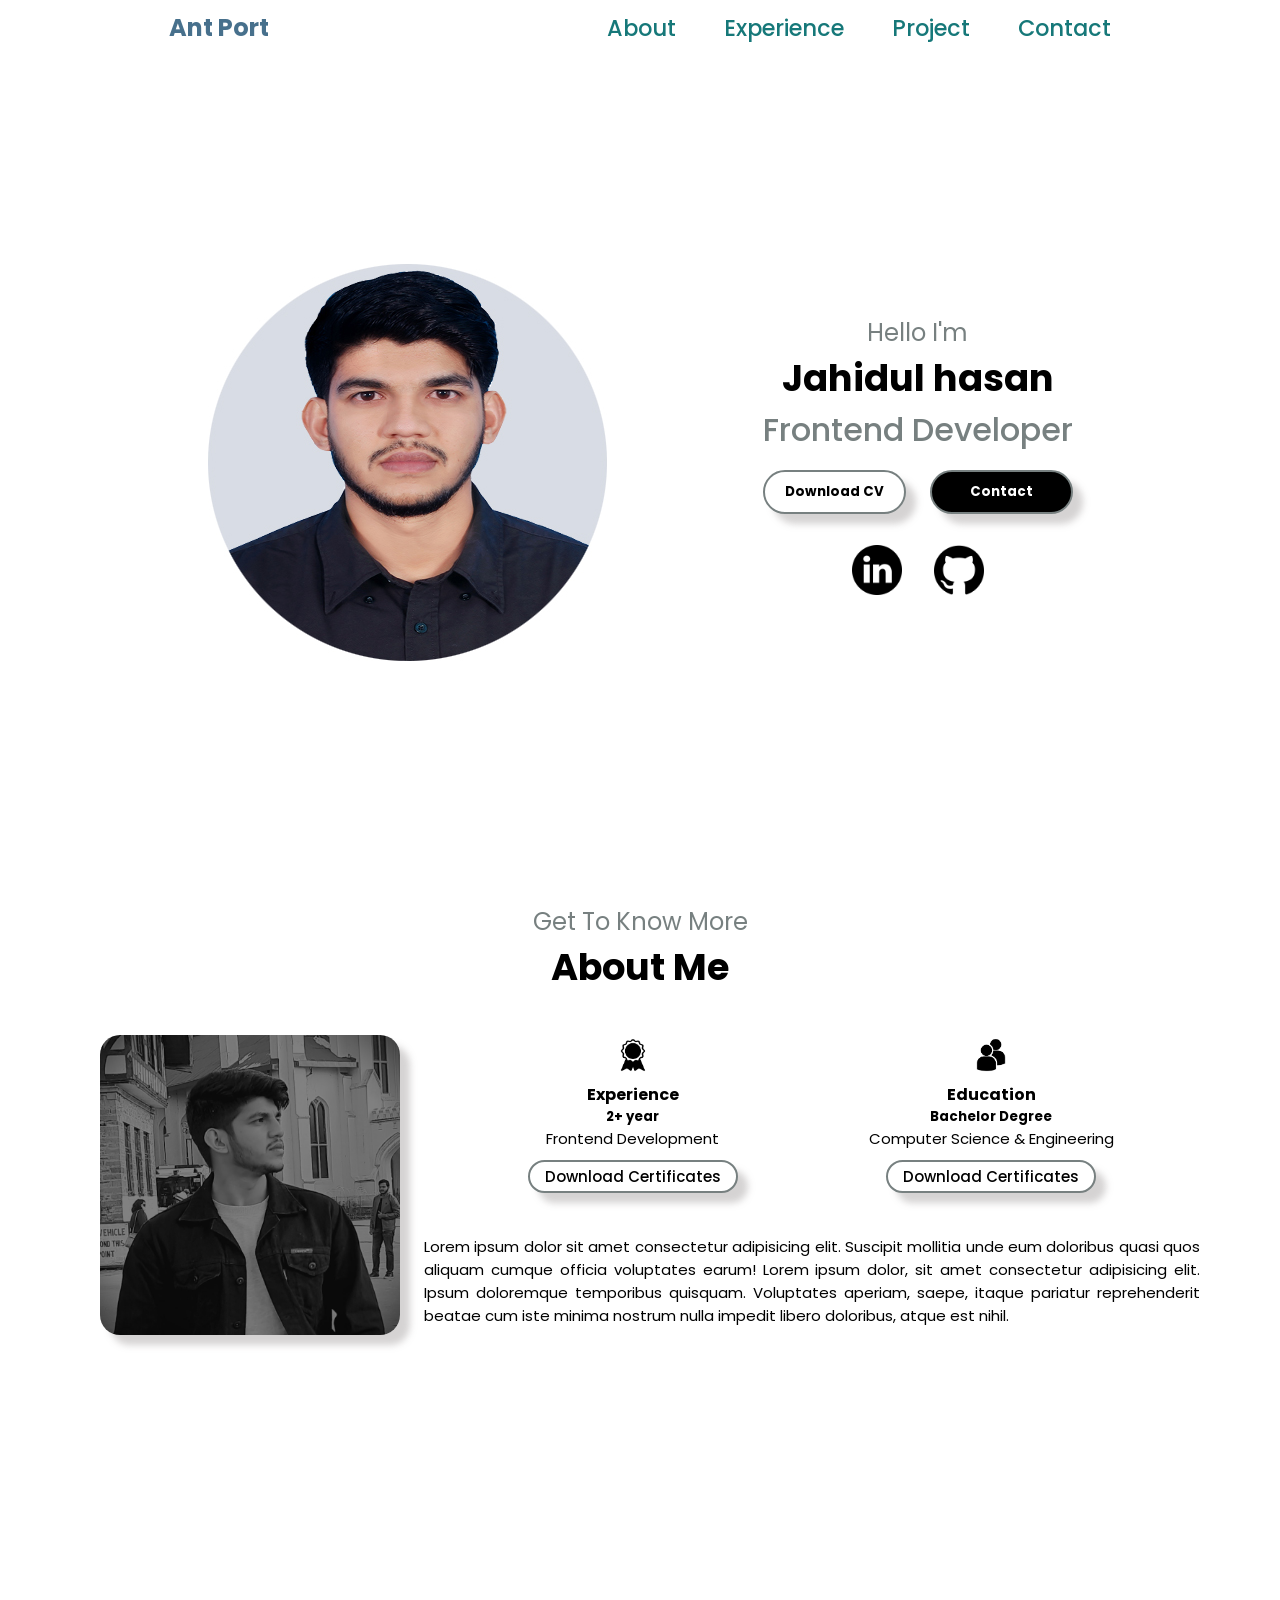
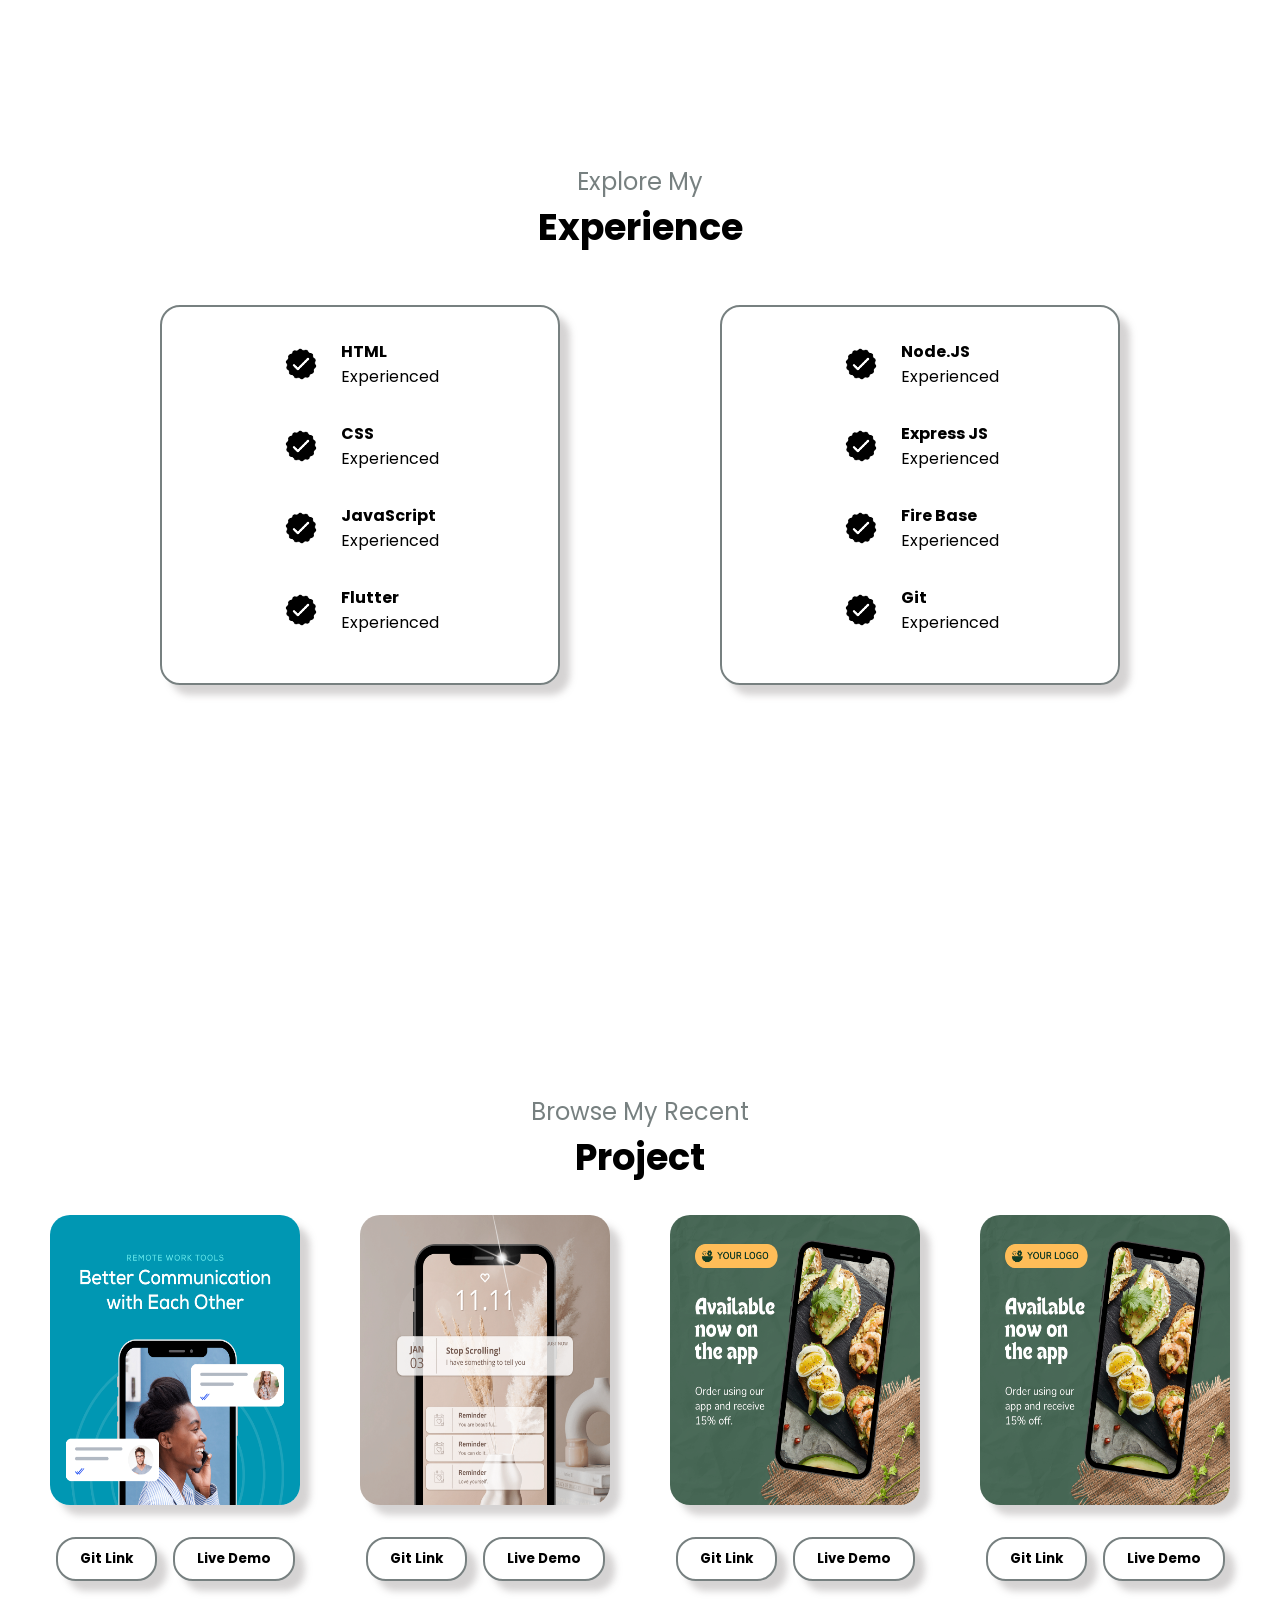
==== MyWonPrectice.html @ 943e23ef "AntPort" ====
<!DOCTYPE html>
<html lang="en">
<head>
  <meta charset="UTF-8">
  <meta name="viewport" content="width=device-width, initial-scale=1.0">
  <title>port</title>
  <link rel="stylesheet" href="MyWonPractice.css">
</head>
<body>
  <header class="header-section">
    <nav class="nav-bar">
      <div class="logo">Ant Port</div>
    <ul class="nav-links">
      <li><a href="#about">About</a></li>
      <li><a href="#experience">Experience</a></li>
      <li><a href="#Project">Project</a></li>
      <li><a href="#contact">Contact</a></li>
    </ul>
    </nav>
  </header>

  <main>
    <section class="section-container-1">
      <div class="img-section">
        <img src="assets/antor-profile.jpg" alt="Profile picture" class="profile-pic">
      </div>
      <div class="Profile-details">
        <div class="sort-detail">
          <p class="Hello">Hello I'm</p>
          <h3 class="name">Jahidul hasan</h3>
          <h4 class="position">Frontend Developer</h4>
        </div>
        <div class="btn-section">
          <button class="download" 
            onclick="window.open('./assets/resume-example.pdf')">
            Download CV
          </button>
          <button class="Contact">Contact</button>
        </div>
        <div class="sort-details-icon">
          <img 
          src="assets/linkedin.png" 
          alt="linkedin"
          class="icon" 
          onclick="location.href='https://linkedin.com/'"
          />
          <img 
          src="assets/github.png" 
          alt="github"
          class="icon"
          onclick="location.href='https://github.com/'"/>
        </div>
      </div>
    </section>

   <section id="about" class="section-container2">
     <div class="about-heading">
      <p class="Hello">Get To Know More</p>
      <h3 class="name">About Me</h3>
     </div>
      <div class="about-details">
        <div class="about-pic">
          <img src="assets/antor-about.jpg" alt="about photo" class="about-picture"/>
        </div>
        <div class="amni">
         <div class="education-experience">
          <div class="experience">
            <img src="assets/experience.png" alt="Experience-icon" 
            class="skill-icon-size"/>
            <h4>Experience</h4>
            <h5>2+ year</h5>
            <p style="font-size: 15px;">Frontend Development</p>
            <button class="certificate">
              Download Certificates
            </button>
          </div>
          <div class="education">
            <img src="assets/education.png" alt="education-icon" 
            class="skill-icon-size"/>
            <h4>Education</h4>
            <h5>Bachelor Degree</h5>
            <p style="font-size: 15px;">Computer Science & Engineering</p>
            <button class="certificate">
               Download Certificates
            </button>
          </div>
         </div>
         <div class="about-me">
          Lorem ipsum dolor sit amet consectetur adipisicing elit. Suscipit mollitia unde eum doloribus quasi quos aliquam cumque officia voluptates earum! Lorem ipsum dolor, sit amet consectetur adipisicing elit. Ipsum doloremque temporibus quisquam. Voluptates aperiam, saepe, itaque pariatur reprehenderit beatae cum iste minima nostrum nulla impedit libero doloribus, atque est nihil.
         </div>
        </div>
      </div>

   </section>

   <section id="experience" class="section-container-3">
   <div class="experience-heading">
    <p class="Hello">Explore My</p>
    <h3 class="name">Experience</h3>
   </div>
   <div class="skill-box">
    <div class="First-skill-box">
       <div class="skill-name">
           <div class="skill-icon">
            <img src="assets/checkmark.png" alt="checkmark" class="skill-icon-size"/>
           </div>
          <div >
            <H4>HTML</H4>
            <p>Experienced</p>
          </div>
         </div>
         <div class="skill-name">
          <div class="skill-icon">
           <img src="assets/checkmark.png" alt="checkmark" class="skill-icon-size"/>
          </div>
         <div >
           <H4>CSS</H4>
           <p>Experienced</p>
         </div>
        </div>
        <div class="skill-name">
          <div class="skill-icon">
           <img src="assets/checkmark.png" alt="checkmark" class="skill-icon-size"/>
          </div>
         <div >
           <H4>JavaScript</H4>
           <p>Experienced</p>
         </div>
        </div>
        <div class="skill-name">
          <div class="skill-icon">
           <img src="assets/checkmark.png" alt="checkmark" class="skill-icon-size"/>
          </div>
         <div >
           <H4>Flutter</H4>
           <p>Experienced</p>
         </div>
        </div>
        </div>
    <div class="second-skill-box">
      <div class="skill-name">
        <div class="skill-icon">
         <img src="assets/checkmark.png" alt="checkmark" class="skill-icon-size"/>
        </div>
       <div >
         <H4>Node.JS</H4>
         <p>Experienced</p>
       </div>
      </div>
      <div class="skill-name">
        <div class="skill-icon">
         <img src="assets/checkmark.png" alt="checkmark" class="skill-icon-size"/>
        </div>
       <div >
         <H4>Express JS</H4>
         <p>Experienced</p>
       </div>
      </div>
      <div class="skill-name">
        <div class="skill-icon">
         <img src="assets/checkmark.png" alt="checkmark" class="skill-icon-size"/>
        </div>
       <div >
         <H4>Fire Base</H4>
         <p>Experienced</p>
       </div>
      </div>
      <div class="skill-name">
        <div class="skill-icon">
         <img src="assets/checkmark.png" alt="checkmark" class="skill-icon-size"/>
        </div>
       <div >
         <H4>Git</H4>
         <p>Experienced</p>
       </div>
      </div>
    </div>
   </div>
   </section>

   <section id="Project" class="section-container-4">
    <div class="project-heading">
      <p class="Hello">Browse My Recent</p>
      <h3 class="name">Project</h3>
     </div>

    <div class="project-container">
      <div class="project-name">
       <img src="assets/project-1.png" alt="project-pic" class="project-pic">
      
       <div class="project-view-btn">
        <button class="project-btn">Git Link</button>
        <button class="project-btn">Live Demo</button>
       </div>
      </div>
      <div class="project-name">
        <img src="assets/project-2.png" alt="project-pic" class="project-pic">
     
        <div class="project-view-btn">
          <button class="project-btn">Git Link</button>
          <button class="project-btn">Live Demo</button>
        </div>
      </div>
      <div class="project-name">
        <img src="assets/project-3.png" alt="project-pic" class="project-pic">
       
        <div class="project-view-btn">
          <button class="project-btn">Git Link</button>
        <button class="project-btn">Live Demo</button>
        </div>
      </div>
      <div class="project-name">
        <img src="assets/project-3.png" alt="project-pic" class="project-pic">
       
        <div class="project-view-btn">
          <button class="project-btn">Git Link</button>
          <button class="project-btn">Live Demo</button>
        </div>
      </div>
    </div>
   </section>

  </main>
     
  <footer>

  </footer>

  <script src="MyWonPractice.js"></script>
</body>
</html>
---- MyWonPractice.css ----
@import url("https://fonts.googleapis.com/css2?family=Poppins:wght@300;400;500;600&display=swap");

*{
  margin: 0;
  padding: 0;
  box-sizing: border-box;
  font-family: "Poppins", sans-serif;
}

html {
  scroll-behavior: smooth;
}


li{
  list-style: none;
}

a{
  text-decoration: none;
  color: rgb(22, 120, 121);
}

/* Nav section  */
 
.header-section{
  position: relative;
  padding-top: 10px;
}


.nav-bar{
  width: 100%;
  display: flex;
  justify-content: space-around;
  align-items: center;
}

.nav-links{
  display: flex;
  gap: 3rem;
}

.nav-links a{
  font-size: 1.4rem;
  font-weight: 450;
}

.nav-links a:hover{
  color:  rgba(22, 119, 121, 0.466);
 
}

/* LOGO  */
.logo{
  
  font-size: 1.5rem;
  font-weight: bolder;
  color: rgba(2, 58, 96, 0.727);
}
.logo:hover{
  color:rgb(22, 120, 121); 
  cursor: default;
}

/* first section  */

.section-container-1{
  height: 91vh;
  width: 100%;
  /* background-color: antiquewhite; */
  display: flex;
  justify-content: space-around;
  align-items: center;
  padding: 0px 130px;
}

.img-section{
 
  margin-top: 20px;
}
.profile-pic{
  width: 400px;
  height: 400px;
}


.Profile-details{
  /* background-color: #de9898; */
  display: flex;
  flex-direction: column;
  gap: 1rem;
}
.sort-detail{
  /* background-color: greenyellow; */
  text-align: center;
}
/* .Hello,.name,.title{
  
} */

.Hello{
  font-size: 1.5rem;
  color: rgb(119, 128, 128);
}
.name{
  font-size: 2.3rem;
  font-weight: 700;
 color: black;
}
.position{
  font-size: 2rem;
  color: rgb(119, 128, 128);
  font-weight: 500;
}

 /* BUTTON  */

.btn-section{
  /* background-color: blueviolet; */
  display: flex;
  justify-content: center;
  gap: 1.5rem;
}
.download,.Contact{
  width: 50%;
  padding: 10px;
  border-radius: 1.5rem;
  outline: none;
  border: rgb(119, 128, 128) 2px solid;
  background-color: #fff;
  box-shadow: rgba(135, 130, 130, 0.351) 10px 10px 7px;
  font-weight: 700;
}
.download:hover{
  background-color: black;
  color: white;
}
.Contact{
 background-color:black;
 color: white;
}

.Contact:hover{
  background-color:white;
  color: rgb(0, 0, 0);
 }


 /* ICON  */

.icon{
  width: 50px;
  height: 50px;
  transition: all 0.4s;
}
.sort-details-icon{
  display: flex;
  justify-content: center;
  gap: 2rem;
  padding-top:15px ;
}

.icon:hover{
scale: 1.1;


}
/* section-container2  */

.section-container2{
  height: 100vh;
  position: relative;
}

.about-heading{
text-align: center;
margin-bottom: 40px;
padding-top: 40px;
}

.about-details{
padding-left: 100px;
padding-right: 80px;
padding-bottom:20px ;
display: flex;
justify-content:center;
gap: 1.5rem;
}

.about-pic{
width: 400px;
height: 400px;

}
.about-picture{
  width: 300px;
  height: 300px;
  border-radius: 20px;
  box-shadow: rgba(135, 130, 130, 0.351) 10px 10px 7px;
  }

/* .amni{
  background-color: red;
} */
.education-experience{
   /* margin-bottom: 1rem; */
  display: flex;
  justify-content:space-evenly;
  text-align: center;
}
.education,.experience{
  height: 200px;
  width: 300px;

  /* border: rgb(119, 128, 128) 2px solid;
  border-radius:20px ; */
}

.certificate{
  margin-top: 10px;
  padding: 3px 15px;
  font-size: 15px;
  border: rgb(119, 128, 128) 2px solid;
  border-radius: 1.5rem;
  background-color: #fff;
  box-shadow: rgba(135, 130, 130, 0.351) 10px 10px 7px;
  font-weight: 500;
}
.certificate:hover{
  background-color: black;
  color: white;
  border: none;
  /* box-shadow: none; */
}

.about-me{
  text-align: justify;
  font-size: 15px;
}

.section-container-3{
  height: 100vh;
  width: 100%;
}

.experience-heading{
  text-align: center;
  /* padding-top: 0px; */
}

.skill-box{
  margin-top: 30px;
  display: flex;
  justify-content: space-evenly;
}
.First-skill-box,.second-skill-box{
  margin-top: 20px;
  width: 400px;
  height: 380px;
  border: rgb(119, 128, 128) 2px solid;
  border-radius: 20px;
  box-shadow: rgba(135, 130, 130, 0.351) 10px 10px 7px;
}

.skill-icon-size{
  height: 40px;
  width: 40px;
}
.skill-icon{
  display: flex;
  flex-direction: column;
  justify-content: center;
  margin-right: 20px;
}

.skill-name{
  margin-top:2rem ;
  display: flex;
  justify-content: center;
}

/* section-container-4  */

.section-container-4{
  height: 100vh;
  width: 100%;
}

.project-container{
  display: flex;
  justify-content: space-around;
  padding:0px 20px;
}

.project-name{
  width: 250px;
  height: 290px;
  text-align: center;
}



.project-heading{
  text-align: center;
  padding: 30px 0px;
}

.project-pic{
  width: 250px;
  height: 290px;
  border-radius: 20px;
  box-shadow: rgba(135, 130, 130, 0.351) 10px 10px 7px;
  transition: all 0.3s;
 
}

.project-pic:hover{
  scale: 1.05;
}

.project-view-btn{
  margin-top: 10px;
  display: flex;
  justify-content: center;

  gap: 1rem;
}

.project-btn{
   text-align: center;
  padding: 10px 22px;
  border: rgb(119, 128, 128) 2px solid;
  border-radius: 20px;
  margin: 15px 0px;
  background-color: #fff;;
  font-weight: 700;
  box-shadow: rgba(135, 130, 130, 0.351) 10px 10px 7px;
  cursor: pointer;
}

.project-btn:hover{
  background-color: black;
  color: white;
}
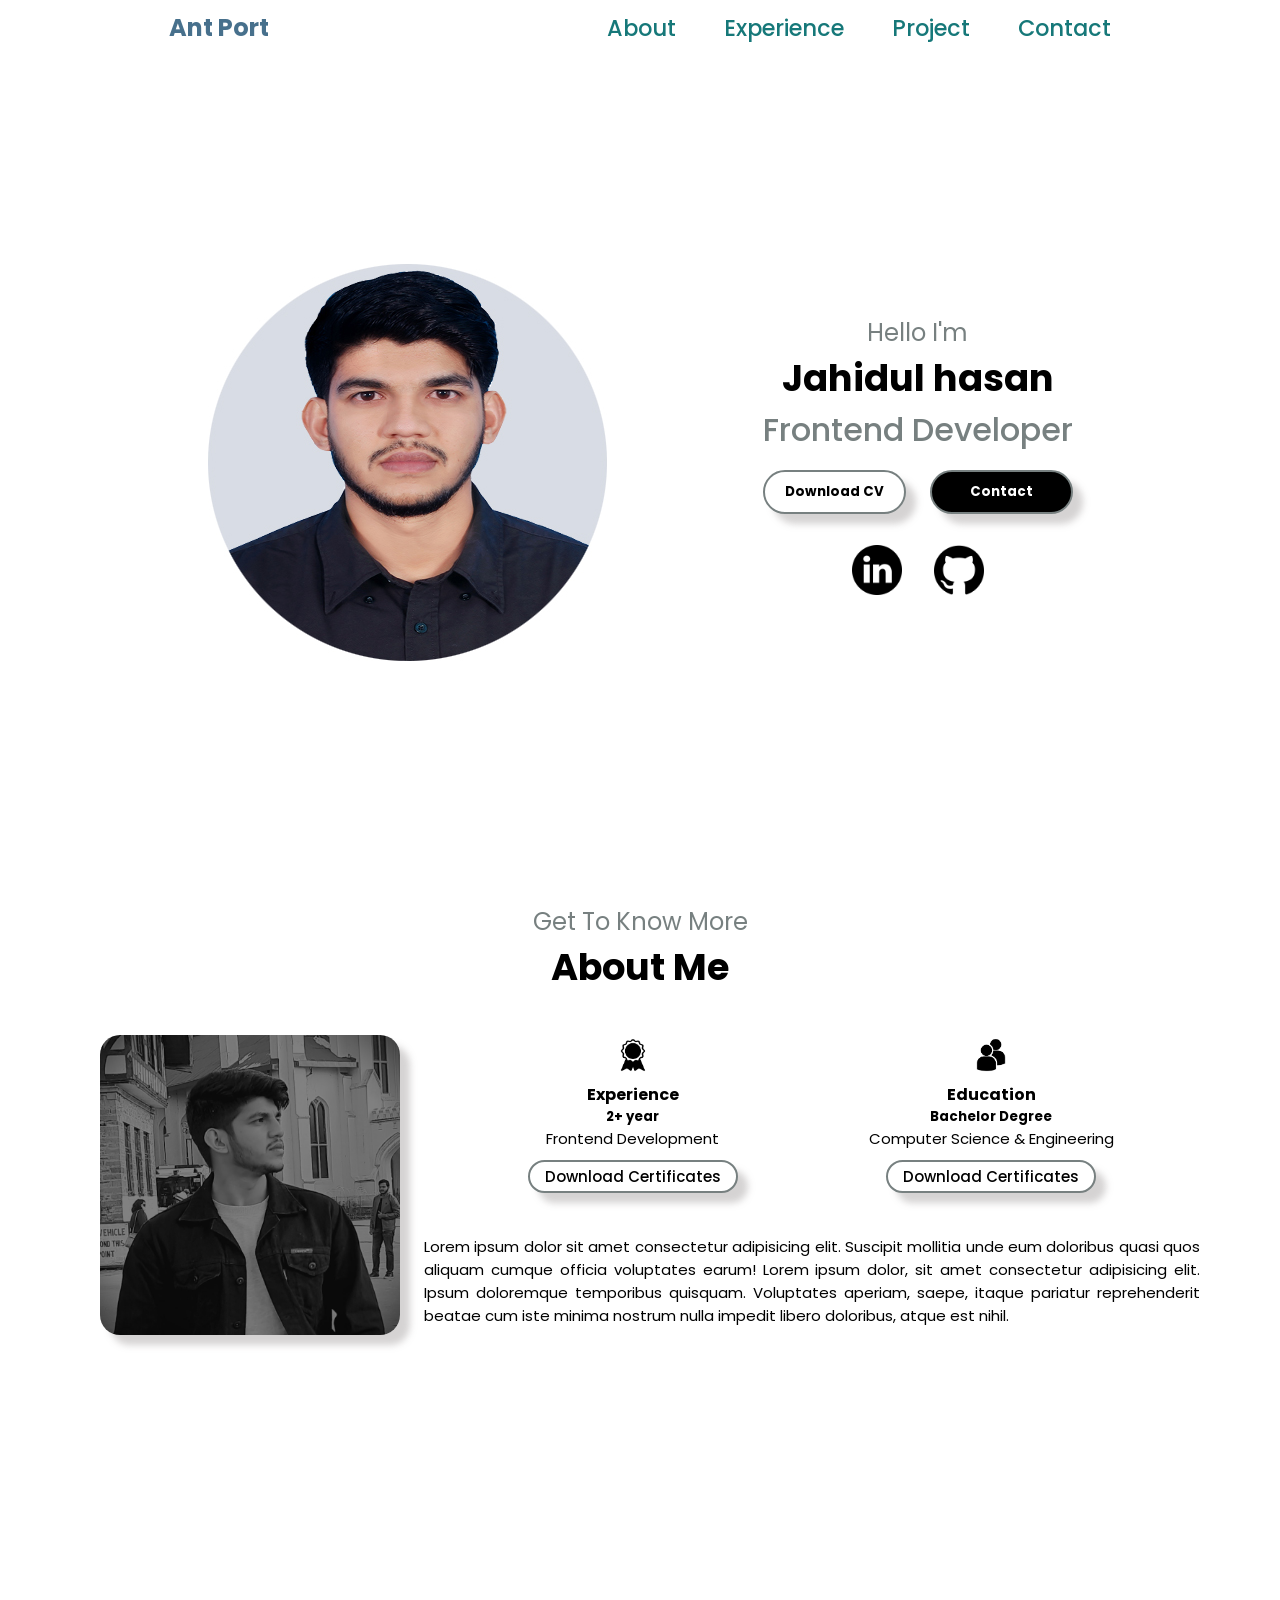
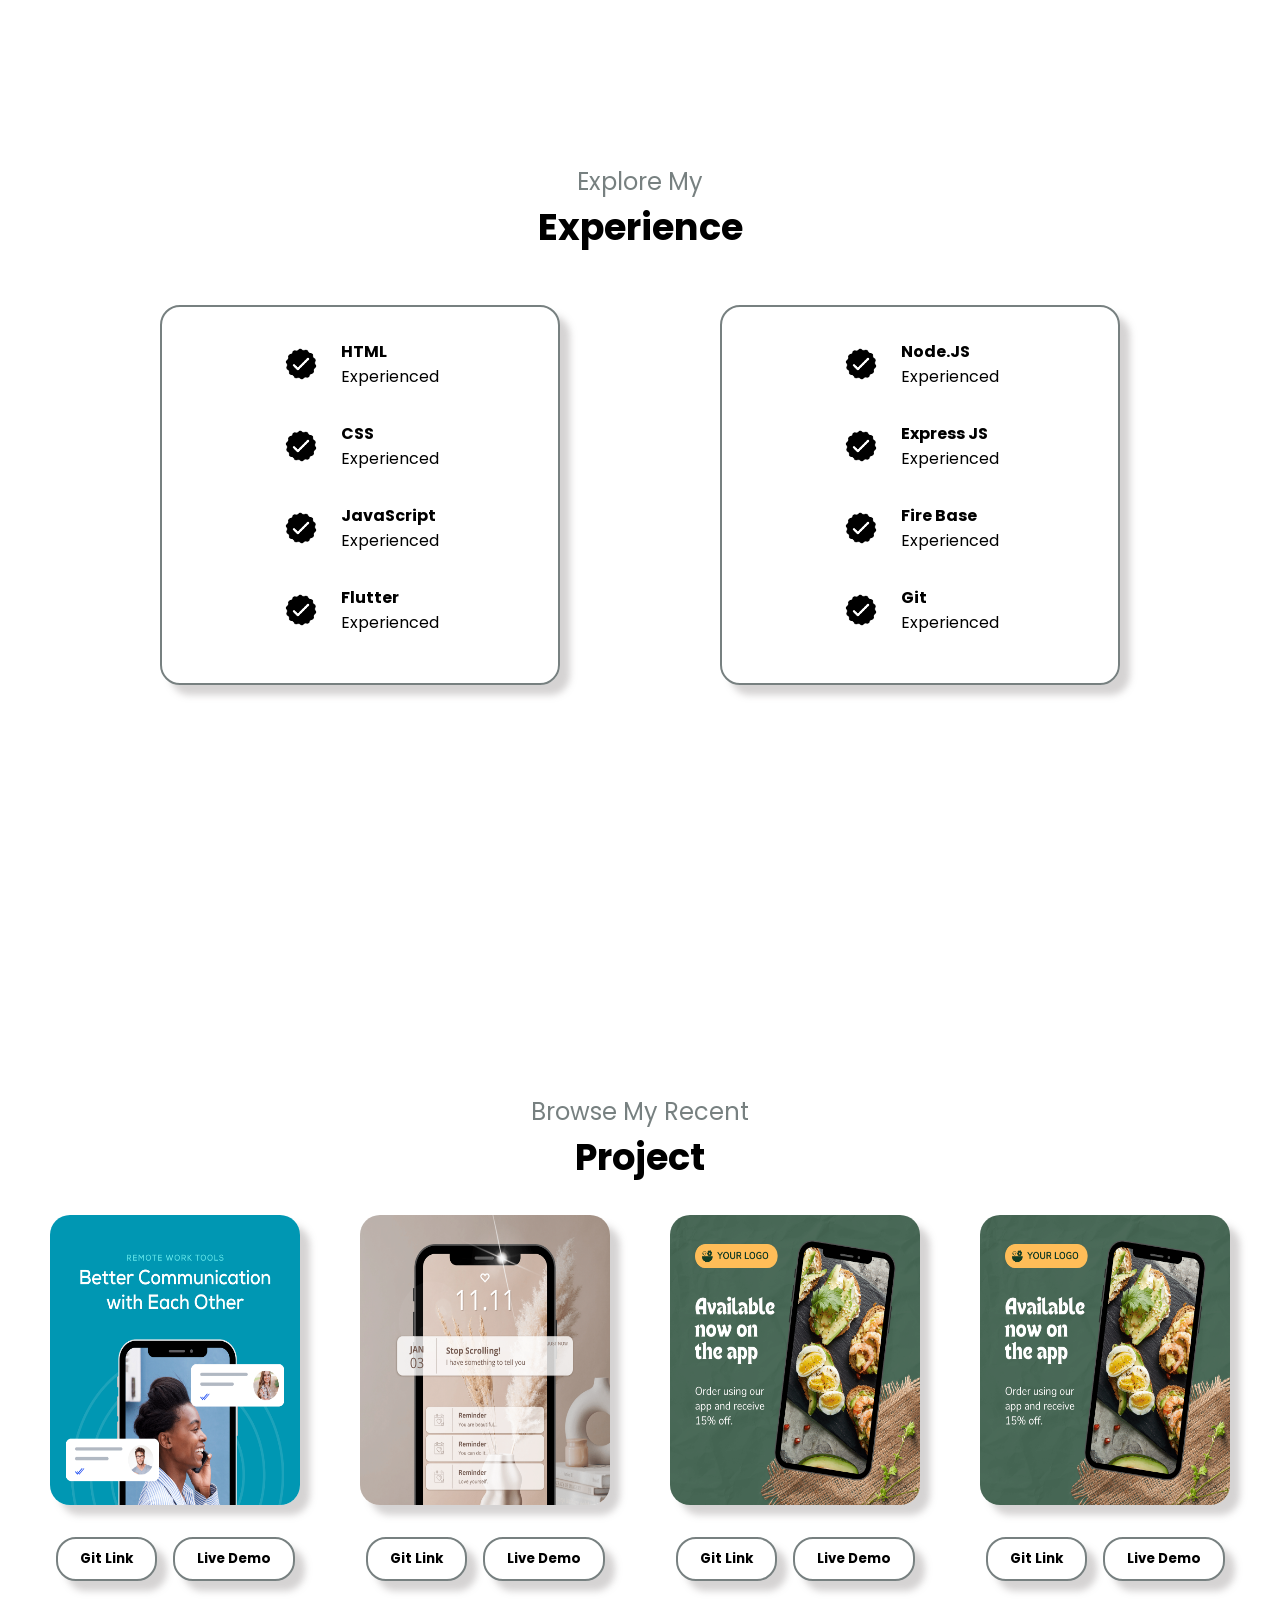
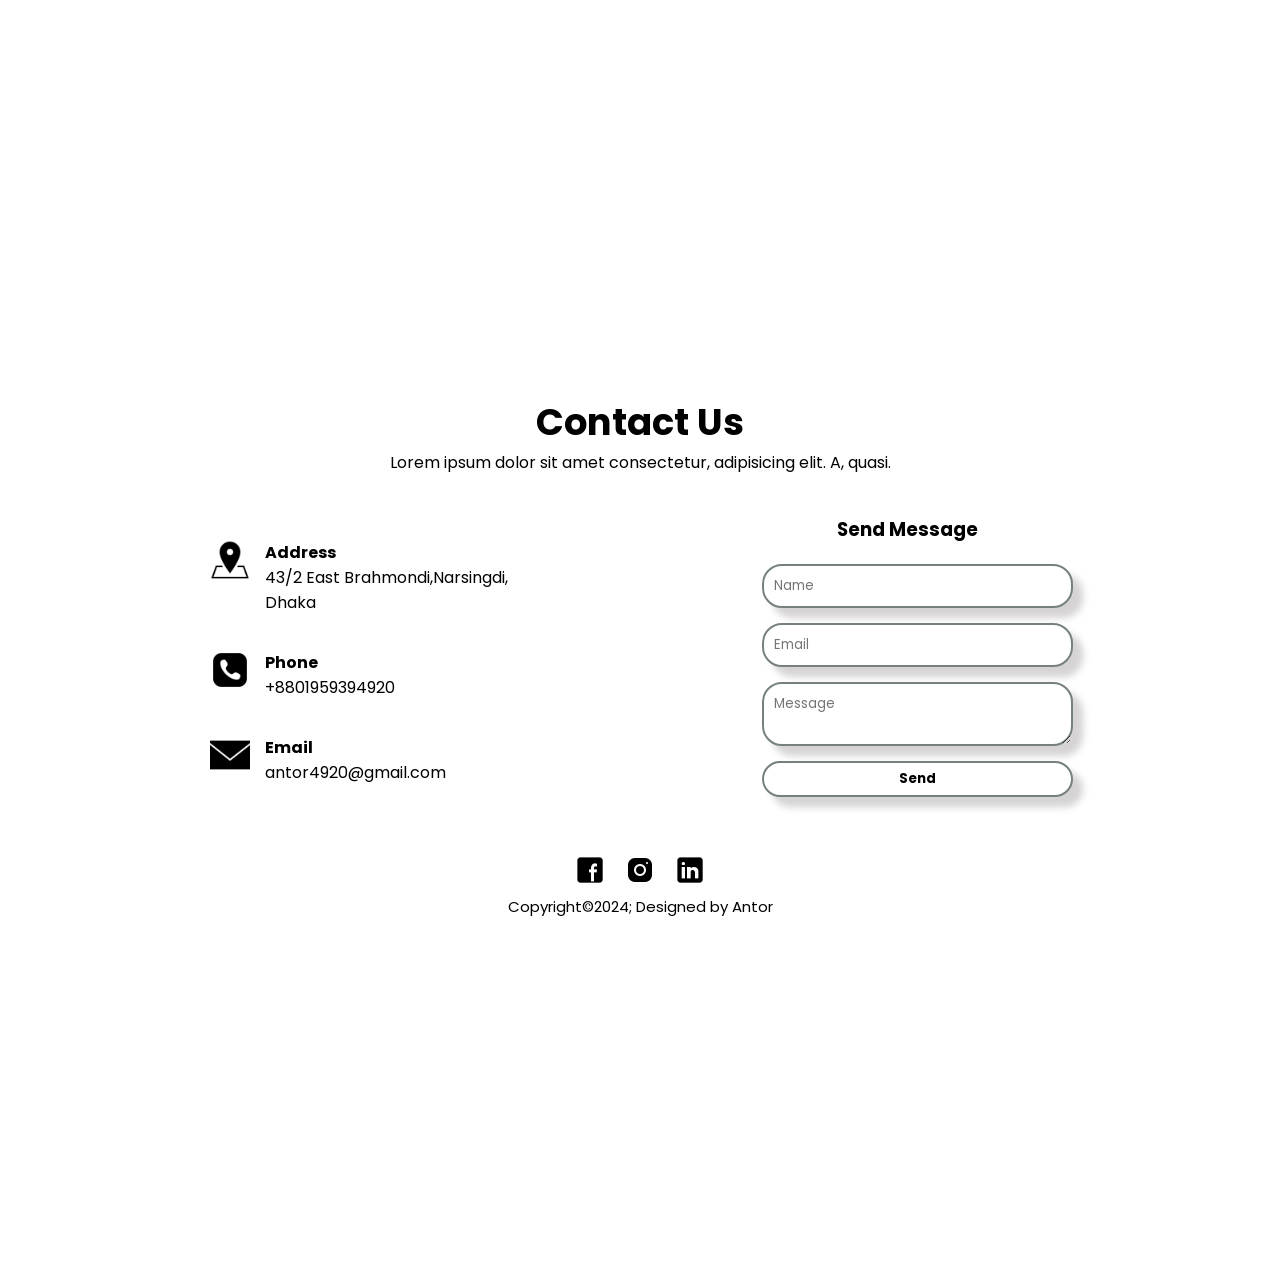
==== commit 5f4786cc: "footer com" ====
--- a/MyWonPrectice.html
+++ b/MyWonPrectice.html
@@ -35,7 +35,7 @@
             onclick="window.open('./assets/resume-example.pdf')">
             Download CV
           </button>
-          <button class="Contact">Contact</button>
+          <button class="Contact" onclick="location.href='#contact'">Contact</button>
         </div>
         <div class="sort-details-icon">
           <img 
@@ -220,6 +220,64 @@
     </div>
    </section>
 
+   <section id="contact" class="section-container-5">
+    <div class="project-heading">
+      <h3 class="name">Contact Us</h3>
+      <p >Lorem ipsum dolor sit amet consectetur, adipisicing elit. A, quasi.</p>
+     </div>
+     <div class="contact-container">
+      <div class="address-section">
+        <div class="address">
+          <div class="side-icon">
+            <img src="assets/address.png" alt="checkmark" class="skill-icon-size"/>
+          </div>
+          <div class="address-text">
+            <h4>Address</h4>
+            <p>43/2 East Brahmondi,Narsingdi,<br/> Dhaka</p>
+          </div>
+        </div>
+        <div class="address">
+          <div class="side-icon">
+            <img src="assets/phone.png" alt="checkmark" class="skill-icon-size"/>
+          </div>
+          <div class="address-text">
+            <h4>Phone</h4>
+            <p>+8801959394920</p>
+          </div>
+        </div>
+        <div class="address">
+          <div class="side-icon">
+            <img src="assets/email.png" alt="checkmark" class="skill-icon-size"/>
+          </div>
+          <div class="address-text">
+            <h4>Email</h4>
+            <p>antor4920@gmail.com</p>
+          </div>
+        </div>
+      </div>
+      <div class="message-section">
+        <h3 class="send-msg">Send Message</h3>
+       <div class="Form-div">
+        <form action="https://formsubmit.co/your@email.com" method="POST" class="main-form">
+          <input type="text" name="name" required placeholder="Name" class="input-box"> 
+          <input type="email" name="email" required placeholder="Email" class="input-box">
+          <!-- <input type="text" name="Subject" required placeholder="Subject" class="input-box"> -->
+          <textarea name="msg"  required placeholder="Message" class="input-box"></textarea>
+          <button type="submit" class="input-btn">Send</button>
+     </form>
+       </div>
+      </div>
+     </div>
+     <div class="footer-section" >
+      <div class="social-logo">
+        <img src="assets/facebook.png" alt="facebook" class="social-logo-size" onclick="location.href='www.facebook.com'">
+        <img src="assets/insta.png" alt="Instagram" class="social-logo-size" onclick="location.href='www.Instagram.com'">
+        <img src="assets/linkin.png" alt="kinkedin" class="social-logo-size" onclick="location.href='www.linkedin.com'">
+      </div>
+      <p class="copyreight">Copyright&#169;2024; Designed by Antor</p>
+    </div>
+   </section>
+
   </main>
      
   <footer>
--- a/MyWonPractice.css
+++ b/MyWonPractice.css
@@ -261,6 +261,10 @@
   border: rgb(119, 128, 128) 2px solid;
   border-radius: 20px;
   box-shadow: rgba(135, 130, 130, 0.351) 10px 10px 7px;
+  transition: all 0.3s;
+}
+.First-skill-box:hover,.second-skill-box:hover{
+  scale: 1.05;
 }
 
 .skill-icon-size{
@@ -342,4 +346,88 @@
 .project-btn:hover{
   background-color: black;
   color: white;
-}+}
+
+.section-container-5{
+  height: 100vh;
+  width: 100%;
+}
+.contact-container{
+  display: flex;
+  justify-content: space-around;
+}
+.address-section,.message-section{
+ margin: 0px 10px;
+  width: 50%;
+  height: 350px;
+}
+.address-section{
+  padding-left:200px;
+}
+.address{
+  margin-top: 35px ;
+  display: flex;
+}
+.side-icon{
+  margin-right: 15px;
+} 
+ /* .address-text{
+  background-color: yellow;
+} */
+.message-section{
+  padding-left: 100px;
+}
+.main-form{
+  display: flex;
+  flex-direction: column;
+  align-items: start;
+  gap: 15px;
+}
+.send-msg{
+ 
+  margin-top: 10px;
+   padding-left: 85px;
+  margin-bottom: 20px;
+}
+.input-box{
+  border-radius: 20px;
+  border: rgb(119, 128, 128) 2px solid;
+  padding: 10px;
+  margin-left: 10px;
+  width: 60%;
+  box-shadow: rgba(135, 130, 130, 0.351) 10px 10px 7px;
+}
+.input-btn{
+  border-radius: 20px;
+  border: rgb(119, 128, 128) 2px solid;
+  margin-left: 10px;
+  padding: 6px;
+  width: 60%;
+  font-weight: 700;
+  background-color: #fff;
+  box-shadow: rgba(135, 130, 130, 0.351) 10px 10px 7px;
+  cursor: pointer;
+}
+.input-btn:hover{
+  background-color: black;
+  color: white;
+}
+.social-logo{
+  display: flex;
+  justify-content: center;
+  gap: 20px;
+  margin-bottom:10px ;
+  cursor: pointer;
+}
+
+
+.social-logo-size{
+  width: 30px;
+  height:30px;
+}
+.copyreight{
+  text-align: center;
+  font-size: 15px;
+}
+
+
